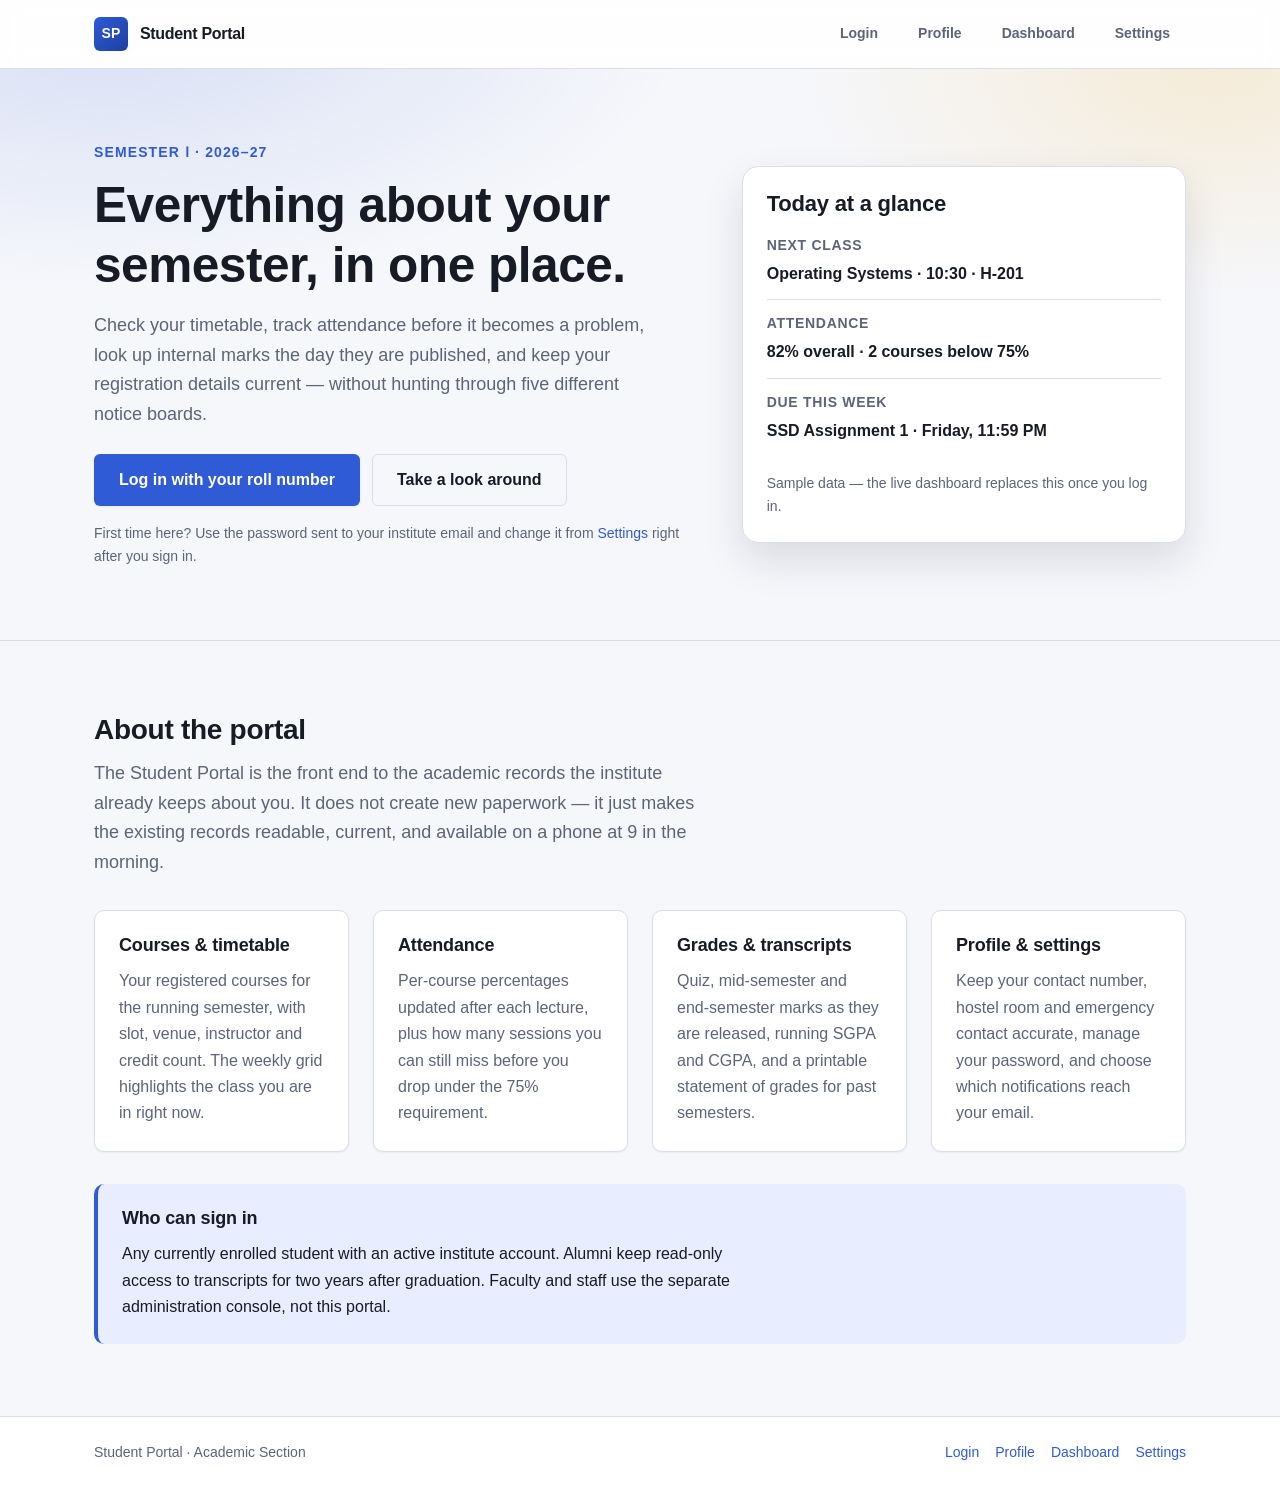
==== index.html @ 27aa3919 "Initialize student-portal project with base HTML, CSS, and JS structure" ====
<!DOCTYPE html>
<html lang="en">
<head>
  <meta charset="UTF-8" />
  <meta name="viewport" content="width=device-width, initial-scale=1.0" />
  <meta name="description" content="Student Portal — one place for your courses, attendance, grades and campus notices." />
  <title>Student Portal</title>
  <link rel="stylesheet" href="styles/main.css" />
</head>
<body>
  <a class="skip-link" href="#main">Skip to content</a>

  <header class="site-header">
    <div class="container header-inner">
      <a class="brand" href="index.html">
        <span class="brand-mark" aria-hidden="true">SP</span>
        <span class="brand-text">Student Portal</span>
      </a>

      <button class="nav-toggle" type="button" aria-expanded="false" aria-controls="primary-nav" aria-label="Toggle navigation">
        <span class="nav-toggle-bar" aria-hidden="true"></span>
        <span class="nav-toggle-bar" aria-hidden="true"></span>
        <span class="nav-toggle-bar" aria-hidden="true"></span>
      </button>

      <nav id="primary-nav" class="nav" aria-label="Primary">
        <ul class="nav-list">
          <li><a class="nav-link" href="login.html">Login</a></li>
          <li><a class="nav-link" href="profile.html">Profile</a></li>
          <li><a class="nav-link" href="dashboard.html">Dashboard</a></li>
          <li><a class="nav-link" href="settings.html">Settings</a></li>
        </ul>
      </nav>
    </div>
  </header>

  <main id="main">
    <section class="hero">
      <div class="container hero-inner">
        <div class="hero-copy">
          <p class="eyebrow">Semester Ⅰ · 2026–27</p>
          <h1 class="hero-title">Everything about your semester, in one place.</h1>
          <p class="hero-lede">
            Check your timetable, track attendance before it becomes a problem, look up
            internal marks the day they are published, and keep your registration details
            current — without hunting through five different notice boards.
          </p>
          <div class="hero-actions">
            <a class="btn btn-primary" href="login.html">Log in with your roll number</a>
            <a class="btn btn-ghost" href="dashboard.html">Take a look around</a>
          </div>
          <p class="hero-note">
            First time here? Use the password sent to your institute email and change it
            from <a href="settings.html">Settings</a> right after you sign in.
          </p>
        </div>

        <aside class="hero-card" aria-label="Today at a glance">
          <h2 class="hero-card-title">Today at a glance</h2>
          <ul class="glance-list">
            <li class="glance-item">
              <span class="glance-label">Next class</span>
              <span class="glance-value">Operating Systems · 10:30 · H-201</span>
            </li>
            <li class="glance-item">
              <span class="glance-label">Attendance</span>
              <span class="glance-value">82% overall · 2 courses below 75%</span>
            </li>
            <li class="glance-item">
              <span class="glance-label">Due this week</span>
              <span class="glance-value">SSD Assignment 1 · Friday, 11:59 PM</span>
            </li>
          </ul>
          <p class="glance-foot">Sample data — the live dashboard replaces this once you log in.</p>
        </aside>
      </div>
    </section>

    <section class="section about" id="about">
      <div class="container">
        <h2 class="section-title">About the portal</h2>
        <p class="section-lede">
          The Student Portal is the front end to the academic records the institute already
          keeps about you. It does not create new paperwork — it just makes the existing
          records readable, current, and available on a phone at 9 in the morning.
        </p>

        <div class="feature-grid">
          <article class="feature-card">
            <h3 class="feature-title">Courses &amp; timetable</h3>
            <p class="feature-text">
              Your registered courses for the running semester, with slot, venue, instructor
              and credit count. The weekly grid highlights the class you are in right now.
            </p>
          </article>

          <article class="feature-card">
            <h3 class="feature-title">Attendance</h3>
            <p class="feature-text">
              Per-course percentages updated after each lecture, plus how many sessions you
              can still miss before you drop under the 75% requirement.
            </p>
          </article>

          <article class="feature-card">
            <h3 class="feature-title">Grades &amp; transcripts</h3>
            <p class="feature-text">
              Quiz, mid-semester and end-semester marks as they are released, running SGPA
              and CGPA, and a printable statement of grades for past semesters.
            </p>
          </article>

          <article class="feature-card">
            <h3 class="feature-title">Profile &amp; settings</h3>
            <p class="feature-text">
              Keep your contact number, hostel room and emergency contact accurate, manage
              your password, and choose which notifications reach your email.
            </p>
          </article>
        </div>

        <div class="callout">
          <h3 class="callout-title">Who can sign in</h3>
          <p class="callout-text">
            Any currently enrolled student with an active institute account. Alumni keep
            read-only access to transcripts for two years after graduation. Faculty and
            staff use the separate administration console, not this portal.
          </p>
        </div>
      </div>
    </section>
  </main>

  <footer class="site-footer">
    <div class="container footer-inner">
      <p class="footer-note">Student Portal · Academic Section</p>
      <nav aria-label="Footer">
        <ul class="footer-list">
          <li><a href="login.html">Login</a></li>
          <li><a href="profile.html">Profile</a></li>
          <li><a href="dashboard.html">Dashboard</a></li>
          <li><a href="settings.html">Settings</a></li>
        </ul>
      </nav>
    </div>
  </footer>

  <script src="scripts/utils.js"></script>
  <script>
    // Minimal wiring for the base skeleton: mobile nav toggle + current-page highlight.
    (function () {
      var toggle = Portal.$('.nav-toggle');
      var nav = Portal.$('#primary-nav');

      if (toggle && nav) {
        toggle.addEventListener('click', function () {
          var open = nav.classList.toggle('is-open');
          toggle.setAttribute('aria-expanded', String(open));
        });
      }

      var here = location.pathname.split('/').pop() || 'index.html';
      Portal.$$('.nav-link').forEach(function (link) {
        if (link.getAttribute('href') === here) {
          link.classList.add('is-active');
          link.setAttribute('aria-current', 'page');
        }
      });
    })();
  </script>
</body>
</html>
---- styles/main.css ----
/* ==========================================================================
   Student Portal — base stylesheet
   1. Design tokens
   2. Reset & base elements
   3. Layout helpers
   4. Header / navigation
   5. Buttons
   6. Hero
   7. Sections, cards, callout
   8. Footer
   9. Responsive
   ========================================================================== */

/* 1. Design tokens ------------------------------------------------------- */

:root {
  /* Brand */
  --color-primary: #2f5bd7;
  --color-primary-dark: #1f3fa0;
  --color-primary-light: #e8eeff;
  --color-accent: #f0a500;

  /* Neutrals */
  --color-bg: #f6f7fb;
  --color-surface: #ffffff;
  --color-surface-alt: #eef1f8;
  --color-border: #d9dee9;
  --color-text: #171b26;
  --color-text-muted: #5c6478;
  --color-text-inverse: #ffffff;

  /* Status */
  --color-success: #1f8a4c;
  --color-warning: #b26a00;
  --color-danger: #c22f3a;

  /* Typography */
  --font-sans: "Segoe UI", Roboto, "Helvetica Neue", Arial, sans-serif;
  --font-mono: "SFMono-Regular", Consolas, "Liberation Mono", monospace;
  --fs-sm: 0.875rem;
  --fs-base: 1rem;
  --fs-lg: 1.125rem;
  --fs-xl: 1.375rem;
  --fs-2xl: 1.75rem;
  --fs-3xl: clamp(2rem, 1.4rem + 2.6vw, 3.1rem);
  --lh-tight: 1.2;
  --lh-base: 1.65;

  /* Spacing scale */
  --space-1: 0.25rem;
  --space-2: 0.5rem;
  --space-3: 0.75rem;
  --space-4: 1rem;
  --space-5: 1.5rem;
  --space-6: 2rem;
  --space-7: 3rem;
  --space-8: 4.5rem;

  /* Shape & depth */
  --radius-sm: 6px;
  --radius-md: 10px;
  --radius-lg: 16px;
  --shadow-sm: 0 1px 2px rgba(23, 27, 38, 0.06);
  --shadow-md: 0 6px 18px rgba(23, 27, 38, 0.08);
  --shadow-lg: 0 18px 40px rgba(23, 27, 38, 0.12);

  /* Layout */
  --container-max: 1140px;
  --header-height: 68px;

  /* Motion */
  --transition: 180ms ease;
}

@media (prefers-color-scheme: dark) {
  :root {
    --color-primary: #7d9dff;
    --color-primary-dark: #a9beff;
    --color-primary-light: #1c2440;
    --color-bg: #0f121b;
    --color-surface: #161a26;
    --color-surface-alt: #1d2231;
    --color-border: #2a3145;
    --color-text: #edf0f7;
    --color-text-muted: #a3abc0;
    --color-text-inverse: #0f121b;
    --shadow-sm: 0 1px 2px rgba(0, 0, 0, 0.4);
    --shadow-md: 0 6px 18px rgba(0, 0, 0, 0.45);
    --shadow-lg: 0 18px 40px rgba(0, 0, 0, 0.55);
  }
}

/* 2. Reset & base elements ----------------------------------------------- */

*,
*::before,
*::after {
  box-sizing: border-box;
}

html {
  -webkit-text-size-adjust: 100%;
  scroll-behavior: smooth;
}

body {
  margin: 0;
  font-family: var(--font-sans);
  font-size: var(--fs-base);
  line-height: var(--lh-base);
  color: var(--color-text);
  background-color: var(--color-bg);
  -webkit-font-smoothing: antialiased;
}

h1, h2, h3, h4 {
  margin: 0 0 var(--space-3);
  line-height: var(--lh-tight);
  font-weight: 650;
  letter-spacing: -0.01em;
}

p {
  margin: 0 0 var(--space-4);
}

a {
  color: var(--color-primary);
  text-decoration: none;
}

a:hover {
  text-decoration: underline;
}

ul {
  margin: 0;
  padding: 0;
  list-style: none;
}

img {
  max-width: 100%;
  display: block;
}

:focus-visible {
  outline: 3px solid var(--color-accent);
  outline-offset: 2px;
  border-radius: var(--radius-sm);
}

.skip-link {
  position: absolute;
  left: -9999px;
  top: 0;
  z-index: 100;
  padding: var(--space-3) var(--space-4);
  background: var(--color-surface);
  border-radius: 0 0 var(--radius-sm) 0;
  box-shadow: var(--shadow-md);
}

.skip-link:focus {
  left: 0;
}

@media (prefers-reduced-motion: reduce) {
  html { scroll-behavior: auto; }
  *, *::before, *::after {
    animation-duration: 0.01ms !important;
    transition-duration: 0.01ms !important;
  }
}

/* 3. Layout helpers ------------------------------------------------------- */

.container {
  width: 100%;
  max-width: var(--container-max);
  margin-inline: auto;
  padding-inline: var(--space-5);
}

.section {
  padding-block: var(--space-8);
}

.section-title {
  font-size: var(--fs-2xl);
}

.section-lede {
  max-width: 62ch;
  color: var(--color-text-muted);
  font-size: var(--fs-lg);
  margin-bottom: var(--space-6);
}

/* 4. Header / navigation -------------------------------------------------- */

.site-header {
  position: sticky;
  top: 0;
  z-index: 50;
  background: color-mix(in srgb, var(--color-surface) 88%, transparent);
  backdrop-filter: saturate(160%) blur(10px);
  border-bottom: 1px solid var(--color-border);
}

.header-inner {
  min-height: var(--header-height);
  display: flex;
  align-items: center;
  justify-content: space-between;
  gap: var(--space-4);
}

.brand {
  display: inline-flex;
  align-items: center;
  gap: var(--space-3);
  color: var(--color-text);
  font-weight: 700;
  letter-spacing: -0.02em;
}

.brand:hover {
  text-decoration: none;
}

.brand-mark {
  display: grid;
  place-items: center;
  width: 34px;
  height: 34px;
  border-radius: var(--radius-sm);
  background: linear-gradient(135deg, var(--color-primary), var(--color-primary-dark));
  color: #fff;
  font-size: var(--fs-sm);
  font-weight: 700;
  letter-spacing: 0.02em;
}

.nav-list {
  display: flex;
  align-items: center;
  gap: var(--space-2);
}

.nav-link {
  display: block;
  padding: var(--space-2) var(--space-4);
  border-radius: 999px;
  color: var(--color-text-muted);
  font-size: var(--fs-sm);
  font-weight: 600;
  transition: color var(--transition), background-color var(--transition);
}

.nav-link:hover {
  color: var(--color-text);
  background: var(--color-surface-alt);
  text-decoration: none;
}

.nav-link.is-active {
  color: var(--color-primary);
  background: var(--color-primary-light);
}

.nav-toggle {
  display: none;
  flex-direction: column;
  justify-content: center;
  gap: 5px;
  width: 42px;
  height: 42px;
  padding: 0 10px;
  border: 1px solid var(--color-border);
  border-radius: var(--radius-sm);
  background: var(--color-surface);
  cursor: pointer;
}

.nav-toggle-bar {
  height: 2px;
  border-radius: 2px;
  background: var(--color-text);
}

/* 5. Buttons -------------------------------------------------------------- */

.btn {
  display: inline-flex;
  align-items: center;
  justify-content: center;
  padding: var(--space-3) var(--space-5);
  border: 1px solid transparent;
  border-radius: var(--radius-sm);
  font: inherit;
  font-weight: 600;
  cursor: pointer;
  transition: transform var(--transition), background-color var(--transition),
              border-color var(--transition), box-shadow var(--transition);
}

.btn:hover {
  text-decoration: none;
  transform: translateY(-1px);
}

.btn:active {
  transform: translateY(0);
}

.btn-primary {
  background: var(--color-primary);
  color: #fff;
  box-shadow: var(--shadow-sm);
}

.btn-primary:hover {
  background: var(--color-primary-dark);
  box-shadow: var(--shadow-md);
}

.btn-ghost {
  background: transparent;
  border-color: var(--color-border);
  color: var(--color-text);
}

.btn-ghost:hover {
  border-color: var(--color-primary);
  color: var(--color-primary);
}

/* 6. Hero ----------------------------------------------------------------- */

.hero {
  padding-block: var(--space-8);
  background:
    radial-gradient(900px 420px at 8% -10%,
      color-mix(in srgb, var(--color-primary) 16%, transparent), transparent 65%),
    radial-gradient(700px 380px at 95% 0%,
      color-mix(in srgb, var(--color-accent) 14%, transparent), transparent 60%);
  border-bottom: 1px solid var(--color-border);
}

.hero-inner {
  display: grid;
  grid-template-columns: minmax(0, 1.35fr) minmax(0, 1fr);
  gap: var(--space-7);
  align-items: center;
}

.eyebrow {
  margin-bottom: var(--space-3);
  color: var(--color-primary);
  font-size: var(--fs-sm);
  font-weight: 700;
  letter-spacing: 0.08em;
  text-transform: uppercase;
}

.hero-title {
  font-size: var(--fs-3xl);
  margin-bottom: var(--space-4);
}

.hero-lede {
  max-width: 56ch;
  font-size: var(--fs-lg);
  color: var(--color-text-muted);
}

.hero-actions {
  display: flex;
  flex-wrap: wrap;
  gap: var(--space-3);
  margin-block: var(--space-5) var(--space-4);
}

.hero-note {
  margin: 0;
  font-size: var(--fs-sm);
  color: var(--color-text-muted);
}

.hero-card {
  padding: var(--space-5);
  background: var(--color-surface);
  border: 1px solid var(--color-border);
  border-radius: var(--radius-lg);
  box-shadow: var(--shadow-lg);
}

.hero-card-title {
  font-size: var(--fs-xl);
  margin-bottom: var(--space-4);
}

.glance-item {
  display: flex;
  flex-direction: column;
  gap: var(--space-1);
  padding-block: var(--space-3);
  border-top: 1px solid var(--color-border);
}

.glance-item:first-child {
  border-top: 0;
  padding-top: 0;
}

.glance-label {
  font-size: var(--fs-sm);
  font-weight: 700;
  color: var(--color-text-muted);
  text-transform: uppercase;
  letter-spacing: 0.05em;
}

.glance-value {
  font-weight: 600;
}

.glance-foot {
  margin: var(--space-4) 0 0;
  font-size: var(--fs-sm);
  color: var(--color-text-muted);
}

/* 7. Sections, cards, callout --------------------------------------------- */

.feature-grid {
  display: grid;
  grid-template-columns: repeat(auto-fit, minmax(240px, 1fr));
  gap: var(--space-5);
}

.feature-card {
  padding: var(--space-5);
  background: var(--color-surface);
  border: 1px solid var(--color-border);
  border-radius: var(--radius-md);
  box-shadow: var(--shadow-sm);
  transition: transform var(--transition), box-shadow var(--transition),
              border-color var(--transition);
}

.feature-card:hover {
  transform: translateY(-3px);
  border-color: color-mix(in srgb, var(--color-primary) 45%, var(--color-border));
  box-shadow: var(--shadow-md);
}

.feature-title {
  font-size: var(--fs-lg);
}

.feature-text {
  margin: 0;
  color: var(--color-text-muted);
}

.callout {
  margin-top: var(--space-6);
  padding: var(--space-5);
  background: var(--color-primary-light);
  border-left: 4px solid var(--color-primary);
  border-radius: var(--radius-md);
}

.callout-title {
  font-size: var(--fs-lg);
}

.callout-text {
  margin: 0;
  max-width: 72ch;
}

/* 8. Footer --------------------------------------------------------------- */

.site-footer {
  border-top: 1px solid var(--color-border);
  background: var(--color-surface);
  padding-block: var(--space-5);
}

.footer-inner {
  display: flex;
  flex-wrap: wrap;
  align-items: center;
  justify-content: space-between;
  gap: var(--space-4);
}

.footer-note {
  margin: 0;
  color: var(--color-text-muted);
  font-size: var(--fs-sm);
}

.footer-list {
  display: flex;
  flex-wrap: wrap;
  gap: var(--space-4);
  font-size: var(--fs-sm);
}

/* 9. Responsive ----------------------------------------------------------- */

@media (max-width: 900px) {
  .hero-inner {
    grid-template-columns: 1fr;
  }
}

@media (max-width: 720px) {
  .nav-toggle {
    display: flex;
  }

  .nav {
    position: absolute;
    left: 0;
    right: 0;
    top: 100%;
    display: none;
    padding: var(--space-3) var(--space-5) var(--space-5);
    background: var(--color-surface);
    border-bottom: 1px solid var(--color-border);
    box-shadow: var(--shadow-md);
  }

  .nav.is-open {
    display: block;
  }

  .nav-list {
    flex-direction: column;
    align-items: stretch;
    gap: var(--space-1);
  }

  .nav-link {
    border-radius: var(--radius-sm);
    padding: var(--space-3) var(--space-4);
    font-size: var(--fs-base);
  }

  .header-inner {
    position: relative;
  }

  .section,
  .hero {
    padding-block: var(--space-7);
  }

  .hero-actions .btn {
    flex: 1 1 100%;
  }
}
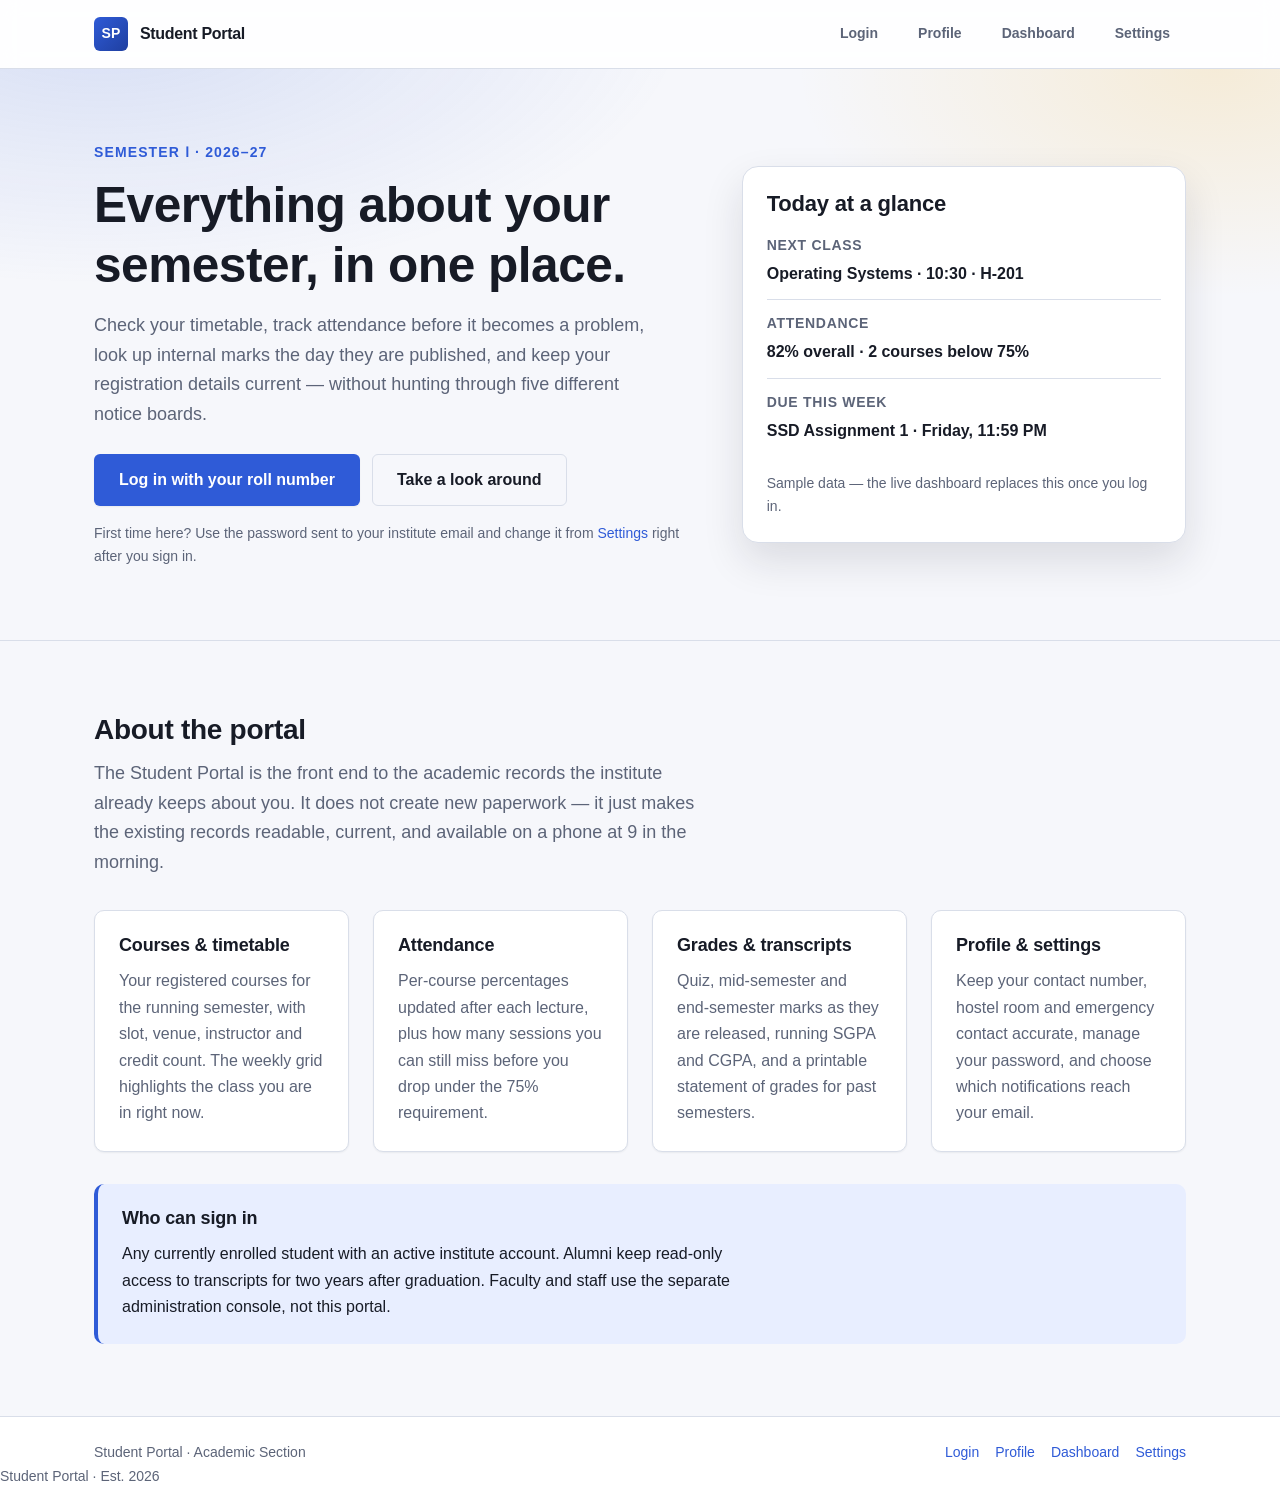
==== commit def9d0a6: "Update footer note with establishment year" ====
--- a/index.html
+++ b/index.html
@@ -130,7 +130,7 @@
       </div>
     </section>
   </main>
-
+<!-- Quick-links section planned -->
   <footer class="site-footer">
     <div class="container footer-inner">
       <p class="footer-note">Student Portal · Academic Section</p>
@@ -143,8 +143,10 @@
         </ul>
       </nav>
     </div>
+    <p class="footer-note">Student Portal · Est. 2026</p>
   </footer>
-
+<!-- TODO: add campus events widget here -->
+ <!-- Footer links verified -->
   <script src="scripts/utils.js"></script>
   <script>
     // Minimal wiring for the base skeleton: mobile nav toggle + current-page highlight.
--- a/styles/main.css
+++ b/styles/main.css
@@ -8,7 +8,11 @@
    6. Hero
    7. Sections, cards, callout
    8. Footer
-   9. Responsive
+   9. Forms & auth
+  10. Responsive
+  11. Profile page
+  12. Dashboard page
+  13. Settings page
    ========================================================================== */
 
 /* 1. Design tokens ------------------------------------------------------- */
@@ -336,6 +340,27 @@
   color: var(--color-primary);
 }
 
+/* Form submit buttons spend time disabled while a request is in flight. */
+.btn:disabled,
+.btn[aria-disabled="true"] {
+  opacity: 0.6;
+  cursor: not-allowed;
+}
+
+.btn:disabled:hover,
+.btn[aria-disabled="true"]:hover {
+  transform: none;
+  box-shadow: var(--shadow-sm);
+}
+
+@media (prefers-reduced-motion: reduce) {
+  .btn,
+  .btn:hover {
+    transform: none;
+    transition: background-color var(--transition), border-color var(--transition);
+  }
+}
+
 /* 6. Hero ----------------------------------------------------------------- */
 
 .hero {
@@ -511,7 +536,192 @@
   font-size: var(--fs-sm);
 }
 
-/* 9. Responsive ----------------------------------------------------------- */
+/* 9. Forms & auth ---------------------------------------------------------- */
+
+/* Centring wrapper for single-card pages (login, password reset).
+   The header and footer are subtracted so the card sits optically centred
+   in what is left of the viewport rather than in the whole page. */
+.auth {
+  display: grid;
+  place-items: center;
+  min-height: calc(100vh - var(--header-height) - 90px);
+  padding: var(--space-7) var(--space-5);
+}
+
+.auth-card {
+  width: 100%;
+  max-width: 26rem;
+  padding: var(--space-6);
+  background: var(--color-surface);
+  border: 1px solid var(--color-border);
+  border-radius: var(--radius-lg);
+  box-shadow: var(--shadow-md);
+}
+
+.auth-title {
+  margin-bottom: var(--space-2);
+  font-size: var(--fs-2xl);
+}
+
+.auth-lede {
+  margin-bottom: var(--space-6);
+  color: var(--color-text-muted);
+  font-size: var(--fs-sm);
+}
+
+.auth-submit {
+  width: 100%;
+}
+
+.auth-foot {
+  margin: var(--space-5) 0 0;
+  padding-top: var(--space-5);
+  border-top: 1px solid var(--color-border);
+  color: var(--color-text-muted);
+  font-size: var(--fs-sm);
+  text-align: center;
+}
+
+/* --- Fields --- */
+
+.field {
+  margin-bottom: var(--space-5);
+}
+
+.field-label {
+  display: block;
+  margin-bottom: var(--space-2);
+  font-size: var(--fs-sm);
+  font-weight: 600;
+}
+
+.field-input,
+.field-select,
+.field-textarea {
+  width: 100%;
+  padding: var(--space-3) var(--space-4);
+  font: inherit;
+  color: var(--color-text);
+  background: var(--color-bg);
+  border: 1px solid var(--color-border);
+  border-radius: var(--radius-sm);
+  transition: border-color var(--transition), box-shadow var(--transition);
+}
+
+.field-textarea {
+  min-height: 7rem;
+  resize: vertical;
+}
+
+.field-input::placeholder,
+.field-textarea::placeholder {
+  color: var(--color-text-muted);
+  opacity: 0.75;
+}
+
+/* The ring replaces the global :focus-visible outline on inputs, which would
+   otherwise sit outside the rounded border and look detached. */
+.field-input:focus,
+.field-select:focus,
+.field-textarea:focus {
+  outline: none;
+  border-color: var(--color-primary);
+  box-shadow: 0 0 0 3px var(--color-primary-light);
+}
+
+.field-input:disabled,
+.field-select:disabled,
+.field-textarea:disabled {
+  background: var(--color-surface-alt);
+  color: var(--color-text-muted);
+  cursor: not-allowed;
+}
+
+/* Set by scripts/auth.js when a check fails. */
+.field-input.is-invalid,
+.field-select.is-invalid,
+.field-textarea.is-invalid {
+  border-color: var(--color-danger);
+}
+
+.field-input.is-invalid:focus,
+.field-select.is-invalid:focus,
+.field-textarea.is-invalid:focus {
+  box-shadow: 0 0 0 3px color-mix(in srgb, var(--color-danger) 22%, transparent);
+}
+
+/* --- Messages --- */
+
+/* Rendered into [data-error-for="<field>"]; scripts toggle `hidden`, so the
+   display value here only applies while a message is present. */
+.field-error {
+  display: block;
+  margin-top: var(--space-2);
+  color: var(--color-danger);
+  font-size: var(--fs-sm);
+  font-weight: 500;
+}
+
+.field-error[hidden] {
+  display: none;
+}
+
+.field-hint {
+  display: block;
+  margin-top: var(--space-2);
+  color: var(--color-text-muted);
+  font-size: var(--fs-sm);
+}
+
+.form-message {
+  margin-bottom: var(--space-5);
+  padding: var(--space-3) var(--space-4);
+  border: 1px solid var(--color-border);
+  border-left-width: 3px;
+  border-radius: var(--radius-sm);
+  font-size: var(--fs-sm);
+}
+
+.form-message-error {
+  border-left-color: var(--color-danger);
+  background: color-mix(in srgb, var(--color-danger) 8%, var(--color-surface));
+  color: var(--color-danger);
+}
+
+.form-message-success {
+  border-left-color: var(--color-success);
+  background: color-mix(in srgb, var(--color-success) 8%, var(--color-surface));
+  color: var(--color-success);
+}
+
+/* --- Inline row (remember me / forgot password) --- */
+
+.field-row {
+  display: flex;
+  align-items: center;
+  justify-content: space-between;
+  gap: var(--space-4);
+  margin-bottom: var(--space-5);
+  font-size: var(--fs-sm);
+}
+
+.field-check {
+  display: inline-flex;
+  align-items: center;
+  gap: var(--space-2);
+  color: var(--color-text-muted);
+  cursor: pointer;
+}
+
+.field-check input {
+  width: 1rem;
+  height: 1rem;
+  margin: 0;
+  accent-color: var(--color-primary);
+  cursor: pointer;
+}
+
+/* 10. Responsive ---------------------------------------------------------- */
 
 @media (max-width: 900px) {
   .hero-inner {
@@ -564,4 +774,936 @@
   .hero-actions .btn {
     flex: 1 1 100%;
   }
-}
+
+  .auth {
+    padding: var(--space-6) var(--space-4);
+  }
+
+  .auth-card {
+    padding: var(--space-5);
+  }
+
+  /* Stack "keep me signed in" above the reset link on narrow screens. */
+  .field-row {
+    flex-direction: column;
+    align-items: flex-start;
+    gap: var(--space-3);
+  }
+}
+
+/* 11. Profile page --------------------------------------------------------
+   Complements the inline <style> block on profile.html: general polish for
+   the avatar, the view/edit field states profile.js switches between, and
+   the Edit/Save/Cancel toolbar it injects. */
+
+/* --- Centered card variant ---
+   Apply `profile-card--center` alongside `profile-card` for a classic
+   centered layout (avatar stacked above the name) instead of the default
+   side-by-side header. */
+.profile-card--center {
+  max-width: 30rem;
+  margin-inline: auto;
+  text-align: center;
+}
+
+.profile-card--center .profile-header,
+.profile-card--center .profile-avatar {
+  margin-inline: auto;
+}
+
+.profile-card--center .profile-header {
+  flex-direction: column;
+  align-items: center;
+}
+
+.profile-card--center .profile-fields {
+  text-align: left;
+}
+
+/* --- Avatar --- */
+
+.profile-avatar {
+  position: relative;
+  transition: transform var(--transition), box-shadow var(--transition);
+}
+
+.profile-avatar:hover {
+  transform: scale(1.05);
+  box-shadow: var(--shadow-md);
+}
+
+/* Fallback silhouette for an avatar with no initials set — a simple
+   head-and-shoulders shape built from two circles, no image required. */
+.profile-avatar.is-placeholder {
+  background: var(--color-surface-alt);
+  color: transparent;
+}
+
+.profile-avatar.is-placeholder::before,
+.profile-avatar.is-placeholder::after {
+  content: '';
+  position: absolute;
+  background: var(--color-border);
+}
+
+.profile-avatar.is-placeholder::before {
+  top: 22%;
+  width: 34%;
+  height: 34%;
+  border-radius: 50%;
+}
+
+.profile-avatar.is-placeholder::after {
+  bottom: -18%;
+  width: 68%;
+  height: 46%;
+  border-radius: 50% 50% 0 0;
+}
+
+/* --- View-mode field values --- */
+
+.profile-field-value {
+  position: relative;
+  transition: color var(--transition);
+}
+
+/* --- Edit-mode inputs ---
+   profile.js gives each editing <input> the shared .field-input class and
+   inserts it right after the (now-hidden) display element, so this is
+   what "edit mode" actually looks like on screen. */
+.profile-field .field-input {
+  animation: profile-field-in 220ms ease;
+}
+
+@keyframes profile-field-in {
+  from {
+    opacity: 0;
+    transform: translateY(-4px);
+  }
+  to {
+    opacity: 1;
+    transform: translateY(0);
+  }
+}
+
+/* --- Edit toolbar --- */
+
+#profile-edit-toolbar {
+  transition: opacity var(--transition);
+}
+
+#profile-edit-toggle,
+#profile-cancel-btn,
+#profile-save-btn {
+  transition: transform var(--transition), background-color var(--transition),
+              border-color var(--transition), box-shadow var(--transition),
+              opacity var(--transition);
+}
+
+/* Save gets its own accent so it reads as the primary action even though
+   it reuses .btn-primary as a base. */
+#profile-save-btn {
+  background: var(--color-success);
+  border-color: var(--color-success);
+}
+
+#profile-save-btn:hover {
+  background: color-mix(in srgb, var(--color-success) 85%, black);
+  border-color: color-mix(in srgb, var(--color-success) 85%, black);
+  box-shadow: var(--shadow-md);
+  transform: translateY(-1px);
+}
+
+#profile-save-btn:active {
+  transform: translateY(0);
+}
+
+#profile-cancel-btn:hover {
+  border-color: var(--color-danger);
+  color: var(--color-danger);
+}
+
+/* 12. Dashboard page -------------------------------------------------------
+   Centralizes the styling that dashboard.html currently duplicates in its
+   own inline <style> block, plus the pieces dashboard.js expects that
+   weren't styled anywhere yet: progress bars and the GPA badge. Rules here
+   share selectors with that inline block; the cascade order means the
+   page's own <style> (which loads after this file) still wins wherever
+   both define a rule, so this is safe to include without any visual
+   change until that inline block is trimmed down. */
+
+.dashboard {
+  padding-block: var(--space-8);
+}
+
+.dashboard-welcome {
+  display: flex;
+  flex-wrap: wrap;
+  align-items: center;
+  justify-content: space-between;
+  gap: var(--space-4);
+  margin-bottom: var(--space-7);
+}
+
+.dashboard-welcome-title {
+  margin-bottom: var(--space-1);
+  font-size: var(--fs-2xl);
+}
+
+.dashboard-welcome-meta {
+  margin: 0;
+  color: var(--color-text-muted);
+  font-size: var(--fs-sm);
+}
+
+.dashboard-section {
+  margin-bottom: var(--space-8);
+}
+
+.dashboard-section-head {
+  display: flex;
+  flex-wrap: wrap;
+  align-items: baseline;
+  justify-content: space-between;
+  gap: var(--space-3);
+  margin-bottom: var(--space-5);
+}
+
+.dashboard-section-title {
+  font-size: var(--fs-xl);
+  margin-bottom: var(--space-1);
+}
+
+.dashboard-section-lede {
+  margin: 0;
+  color: var(--color-text-muted);
+  font-size: var(--fs-sm);
+}
+
+/* --- GPA badge ---
+   Populated by dashboard.js into #dashboard-gpa: a label span and a
+   number span, laid out as a single pill between the welcome text and the
+   "View profile" link. */
+.dashboard-gpa {
+  display: inline-flex;
+  align-items: center;
+  gap: var(--space-3);
+  padding: var(--space-2) var(--space-5);
+  background: var(--color-primary-light);
+  border: 1px solid color-mix(in srgb, var(--color-primary) 30%, var(--color-border));
+  border-radius: 999px;
+  box-shadow: var(--shadow-sm);
+}
+
+.dashboard-gpa:empty {
+  display: none;
+}
+
+.dashboard-gpa-label {
+  font-size: var(--fs-sm);
+  font-weight: 700;
+  color: var(--color-primary);
+  text-transform: uppercase;
+  letter-spacing: 0.05em;
+}
+
+.dashboard-gpa-value {
+  font-size: var(--fs-xl);
+  font-weight: 700;
+  color: var(--color-primary-dark);
+  line-height: 1;
+}
+
+/* --- Course grid & cards --- */
+
+.course-grid {
+  display: grid;
+  grid-template-columns: repeat(auto-fit, minmax(260px, 1fr));
+  gap: var(--space-5);
+}
+
+.course-card {
+  display: flex;
+  flex-direction: column;
+  gap: var(--space-4);
+  padding: var(--space-5);
+  background: var(--color-surface);
+  border: 1px solid var(--color-border);
+  border-radius: var(--radius-md);
+  box-shadow: var(--shadow-sm);
+  transition: transform var(--transition), box-shadow var(--transition),
+              border-color var(--transition);
+}
+
+.course-card:hover {
+  transform: translateY(-3px);
+  border-color: color-mix(in srgb, var(--color-primary) 45%, var(--color-border));
+  box-shadow: var(--shadow-md);
+}
+
+.course-card-head {
+  display: flex;
+  align-items: flex-start;
+  justify-content: space-between;
+  gap: var(--space-3);
+}
+
+.course-code {
+  display: block;
+  margin-bottom: var(--space-1);
+  color: var(--color-text-muted);
+  font-size: var(--fs-sm);
+  font-weight: 700;
+  letter-spacing: 0.04em;
+  text-transform: uppercase;
+}
+
+.course-title {
+  margin: 0;
+  font-size: var(--fs-lg);
+}
+
+.course-grade {
+  flex-shrink: 0;
+  display: inline-block;
+  padding: var(--space-1) var(--space-3);
+  border-radius: 999px;
+  background: var(--color-primary-light);
+  color: var(--color-primary);
+  font-size: var(--fs-sm);
+  font-weight: 700;
+  white-space: nowrap;
+}
+
+.course-grade.is-pending {
+  background: var(--color-surface-alt);
+  color: var(--color-text-muted);
+}
+
+.course-meta {
+  display: flex;
+  flex-wrap: wrap;
+  gap: var(--space-4);
+  margin: 0;
+  padding-top: var(--space-3);
+  border-top: 1px solid var(--color-border);
+  font-size: var(--fs-sm);
+  color: var(--color-text-muted);
+}
+
+.course-meta-item {
+  display: flex;
+  flex-direction: column;
+  gap: var(--space-1);
+}
+
+.course-meta-label {
+  font-size: 0.75rem;
+  font-weight: 700;
+  text-transform: uppercase;
+  letter-spacing: 0.05em;
+}
+
+.course-meta-value {
+  color: var(--color-text);
+  font-weight: 600;
+}
+
+/* --- Progress bar ---
+   Built by dashboard.js: .course-progress wraps a label row and the bar
+   itself (.course-progress-track > .course-progress-fill, with the fill's
+   width set inline as a percentage). Color is driven by a level modifier
+   class — is-low / is-medium / is-high — so the bar reads as a status
+   indicator, not just a loading meter. Add whichever class matches each
+   course's progress band alongside .course-progress-fill (e.g. below 40%
+   → is-low, 40–75% → is-medium, above 75% → is-high) to get the coded
+   colors below; without one it falls back to the brand color. */
+
+.course-progress {
+  display: flex;
+  flex-direction: column;
+  gap: var(--space-2);
+}
+
+.course-progress-head {
+  display: flex;
+  align-items: baseline;
+  justify-content: space-between;
+  font-size: var(--fs-sm);
+}
+
+.course-progress-label {
+  color: var(--color-text-muted);
+  font-weight: 600;
+}
+
+.course-progress-value {
+  font-weight: 700;
+}
+
+.course-progress-track {
+  position: relative;
+  width: 100%;
+  height: 8px;
+  overflow: hidden;
+  background: var(--color-surface-alt);
+  border-radius: 999px;
+}
+
+.course-progress-fill {
+  height: 100%;
+  border-radius: inherit;
+  background: var(--color-primary);
+  transition: width 420ms ease, background-color var(--transition);
+}
+
+.course-progress-fill.is-low {
+  background: var(--color-danger);
+}
+
+.course-progress-fill.is-medium {
+  background: var(--color-warning);
+}
+
+.course-progress-fill.is-high {
+  background: var(--color-success);
+}
+
+.course-schedule {
+  margin: 0;
+  font-size: var(--fs-sm);
+  color: var(--color-text-muted);
+}
+
+/* --- Announcements --- */
+
+.announcement-list {
+  display: flex;
+  flex-direction: column;
+  gap: var(--space-4);
+}
+
+.announcement-item {
+  display: grid;
+  grid-template-columns: 6.5rem 1fr;
+  gap: var(--space-5);
+  padding: var(--space-5);
+  background: var(--color-surface);
+  border: 1px solid var(--color-border);
+  border-left: 4px solid var(--color-primary);
+  border-radius: var(--radius-md);
+  box-shadow: var(--shadow-sm);
+  transition: transform var(--transition), box-shadow var(--transition);
+}
+
+.announcement-item:hover {
+  transform: translateY(-2px);
+  box-shadow: var(--shadow-md);
+}
+
+.announcement-item.is-urgent {
+  border-left-color: var(--color-danger);
+}
+
+.announcement-date {
+  display: flex;
+  flex-direction: column;
+  color: var(--color-text-muted);
+  font-size: var(--fs-sm);
+  font-weight: 600;
+  line-height: var(--lh-tight);
+}
+
+.announcement-date-day {
+  font-size: var(--fs-xl);
+  font-weight: 700;
+  color: var(--color-text);
+}
+
+.announcement-title {
+  margin: 0 0 var(--space-2);
+  font-size: var(--fs-lg);
+}
+
+.announcement-tag {
+  display: inline-block;
+  margin-bottom: var(--space-2);
+  padding: 2px var(--space-3);
+  border-radius: 999px;
+  background: var(--color-surface-alt);
+  color: var(--color-text-muted);
+  font-size: 0.75rem;
+  font-weight: 700;
+  text-transform: uppercase;
+  letter-spacing: 0.05em;
+}
+
+.announcement-item.is-urgent .announcement-tag {
+  background: color-mix(in srgb, var(--color-danger) 12%, var(--color-surface));
+  color: var(--color-danger);
+}
+
+.announcement-text {
+  margin: 0;
+  color: var(--color-text-muted);
+}
+
+@media (max-width: 720px) {
+  .dashboard-welcome {
+    align-items: flex-start;
+  }
+}
+
+@media (max-width: 560px) {
+  .announcement-item {
+    grid-template-columns: 1fr;
+    gap: var(--space-2);
+  }
+
+  .announcement-date {
+    flex-direction: row;
+    align-items: baseline;
+    gap: var(--space-2);
+  }
+}
+
+/* 13. Settings page ---------------------------------------------------------
+   Centralizes what settings.html currently duplicates in its own inline
+   <style> block — cards/fieldsets/theme-option layout — and adds the three
+   things that block doesn't cover yet: toggle-switch styling for the
+   notification checkboxes, a polished password-form layout, and richer
+   success/error message treatment. Rules here share selectors with that
+   inline block; the cascade order means the page's own <style> (which
+   loads after this file) still wins wherever both define a rule, so this
+   is safe to include without any visual change until that inline block is
+   trimmed down. */
+
+.settings {
+  padding-block: var(--space-8);
+}
+
+.settings-header {
+  max-width: 62ch;
+  margin-bottom: var(--space-7);
+}
+
+.settings-title {
+  margin-bottom: var(--space-2);
+  font-size: var(--fs-2xl);
+}
+
+.settings-lede {
+  margin: 0;
+  color: var(--color-text-muted);
+}
+
+.settings-groups {
+  display: flex;
+  flex-direction: column;
+  gap: var(--space-6);
+}
+
+.settings-card {
+  padding: var(--space-6);
+  background: var(--color-surface);
+  border: 1px solid var(--color-border);
+  border-radius: var(--radius-lg);
+  box-shadow: var(--shadow-md);
+  transition: box-shadow var(--transition);
+}
+
+.settings-card-head {
+  margin-bottom: var(--space-5);
+}
+
+.settings-card-title {
+  margin: 0 0 var(--space-1);
+  font-size: var(--fs-lg);
+}
+
+.settings-card-lede {
+  margin: 0;
+  color: var(--color-text-muted);
+  font-size: var(--fs-sm);
+}
+
+fieldset.settings-fieldset {
+  margin: 0;
+  padding: 0;
+  border: 0;
+}
+
+.sr-only {
+  position: absolute;
+  width: 1px;
+  height: 1px;
+  padding: 0;
+  margin: -1px;
+  overflow: hidden;
+  clip: rect(0, 0, 0, 0);
+  white-space: nowrap;
+  border: 0;
+}
+
+/* --- Theme options (radio "cards") ---
+   #theme-light / #theme-dark / #theme-system: a hidden radio plus a
+   styled label, so the selection state below comes from :checked, not a
+   class toggled by JS. A small check badge in the corner reinforces which
+   card is active, on top of the border/background change. */
+
+.theme-options {
+  display: grid;
+  grid-template-columns: repeat(auto-fit, minmax(180px, 1fr));
+  gap: var(--space-4);
+}
+
+.theme-option {
+  position: relative;
+}
+
+.theme-option-input {
+  position: absolute;
+  opacity: 0;
+  width: 1px;
+  height: 1px;
+}
+
+.theme-option-card {
+  position: relative;
+  display: flex;
+  align-items: center;
+  gap: var(--space-4);
+  padding: var(--space-4);
+  border: 1px solid var(--color-border);
+  border-radius: var(--radius-md);
+  cursor: pointer;
+  transition: border-color var(--transition), box-shadow var(--transition),
+              background-color var(--transition), transform var(--transition);
+}
+
+.theme-option-card:hover {
+  border-color: color-mix(in srgb, var(--color-primary) 40%, var(--color-border));
+  transform: translateY(-1px);
+}
+
+.theme-option-input:checked + .theme-option-card {
+  border-color: var(--color-primary);
+  background: var(--color-primary-light);
+  box-shadow: 0 0 0 1px var(--color-primary);
+}
+
+.theme-option-input:focus-visible + .theme-option-card {
+  outline: 3px solid var(--color-accent);
+  outline-offset: 2px;
+}
+
+/* Check badge, top-right corner, visible only on the selected card. */
+.theme-option-card::after {
+  content: '';
+  position: absolute;
+  top: var(--space-3);
+  right: var(--space-3);
+  width: 18px;
+  height: 18px;
+  border-radius: 50%;
+  background: var(--color-primary);
+  opacity: 0;
+  transform: scale(0.6);
+  transition: opacity var(--transition), transform var(--transition);
+}
+
+.theme-option-input:checked + .theme-option-card::after {
+  opacity: 1;
+  transform: scale(1);
+}
+
+.theme-option-card::before {
+  content: '';
+  position: absolute;
+  top: calc(var(--space-3) + 6px);
+  right: calc(var(--space-3) + 6px);
+  width: 6px;
+  height: 3px;
+  border-left: 2px solid #fff;
+  border-bottom: 2px solid #fff;
+  transform: rotate(-45deg) scale(0.6);
+  opacity: 0;
+  transition: opacity var(--transition), transform var(--transition);
+  z-index: 1;
+}
+
+.theme-option-input:checked + .theme-option-card::before {
+  opacity: 1;
+  transform: rotate(-45deg) scale(1);
+}
+
+.theme-option-swatch {
+  flex-shrink: 0;
+  width: 44px;
+  height: 44px;
+  border-radius: var(--radius-sm);
+  border: 1px solid var(--color-border);
+}
+
+.theme-option-swatch.is-light {
+  background: linear-gradient(135deg, #ffffff 50%, #eef1f8 50%);
+}
+
+.theme-option-swatch.is-dark {
+  background: linear-gradient(135deg, #161a26 50%, #0f121b 50%);
+}
+
+.theme-option-swatch.is-system {
+  background: linear-gradient(135deg, #ffffff 50%, #161a26 50%);
+}
+
+.theme-option-name {
+  display: block;
+  font-weight: 700;
+}
+
+.theme-option-desc {
+  display: block;
+  color: var(--color-text-muted);
+  font-size: var(--fs-sm);
+}
+
+/* --- Notification toggle switches ---
+   .notification-checkbox is a real <input type="checkbox">; appearance:
+   none strips the native box so the element itself can be drawn as an
+   iOS-style pill switch, with the knob positioned by ::before and moved
+   via the :checked transform below. Keeping it a real checkbox (rather
+   than a decorative span) means labels, keyboard toggling (Space), and
+   settings.js's change-event wiring all keep working unmodified. */
+
+.notification-list {
+  display: flex;
+  flex-direction: column;
+  gap: var(--space-1);
+}
+
+.notification-option {
+  display: flex;
+  align-items: flex-start;
+  gap: var(--space-4);
+  padding: var(--space-4) var(--space-2);
+  border-top: 1px solid var(--color-border);
+  transition: background-color var(--transition);
+}
+
+.notification-option:first-child {
+  border-top: 0;
+}
+
+.notification-option:hover {
+  background: var(--color-surface-alt);
+  border-radius: var(--radius-sm);
+}
+
+.notification-checkbox {
+  appearance: none;
+  -webkit-appearance: none;
+  position: relative;
+  flex-shrink: 0;
+  width: 2.75rem;
+  height: 1.5rem;
+  margin-top: 0.1rem;
+  background: var(--color-border);
+  border: 1px solid var(--color-border);
+  border-radius: 999px;
+  cursor: pointer;
+  transition: background-color var(--transition), border-color var(--transition);
+}
+
+.notification-checkbox::before {
+  content: '';
+  position: absolute;
+  top: 1px;
+  left: 1px;
+  width: 1.2rem;
+  height: 1.2rem;
+  background: var(--color-surface);
+  border-radius: 50%;
+  box-shadow: var(--shadow-sm);
+  transition: transform var(--transition);
+}
+
+.notification-checkbox:checked {
+  background: var(--color-primary);
+  border-color: var(--color-primary);
+}
+
+.notification-checkbox:checked::before {
+  transform: translateX(1.25rem);
+}
+
+.notification-checkbox:focus-visible {
+  outline: 3px solid var(--color-accent);
+  outline-offset: 2px;
+}
+
+.notification-checkbox:disabled {
+  opacity: 0.5;
+  cursor: not-allowed;
+}
+
+.notification-copy {
+  display: flex;
+  flex-direction: column;
+  gap: var(--space-1);
+}
+
+.notification-label {
+  font-weight: 700;
+  cursor: pointer;
+}
+
+.notification-desc {
+  margin: 0;
+  color: var(--color-text-muted);
+  font-size: var(--fs-sm);
+}
+
+/* --- Change password form --- */
+
+.password-form {
+  display: flex;
+  flex-direction: column;
+}
+
+.password-form .field:last-of-type {
+  margin-bottom: var(--space-2);
+}
+
+.password-hint {
+  margin: 0 0 var(--space-5);
+  color: var(--color-text-muted);
+  font-size: var(--fs-sm);
+}
+
+.settings-card-foot {
+  display: flex;
+  justify-content: flex-end;
+  margin-top: var(--space-5);
+}
+
+/* --- Success / error messages ---
+   Builds on the generic .form-message / .form-message-error /
+   .form-message-success rules from section 9; this adds the icon glyph
+   and entrance animation specifically for #password-form-message, which
+   settings.js creates and toggles on submit. */
+
+#password-form-message {
+  display: flex;
+  align-items: center;
+  gap: var(--space-2);
+  animation: settings-message-in 200ms ease;
+}
+
+#password-form-message::before {
+  flex-shrink: 0;
+  font-weight: 700;
+  line-height: 1;
+}
+
+#password-form-message.form-message-success::before {
+  content: '✓';
+  color: var(--color-success);
+}
+
+#password-form-message.form-message-error::before {
+  content: '!';
+  display: inline-flex;
+  align-items: center;
+  justify-content: center;
+  width: 1.1rem;
+  height: 1.1rem;
+  border-radius: 50%;
+  background: var(--color-danger);
+  color: #fff;
+  font-size: 0.75rem;
+}
+
+@keyframes settings-message-in {
+  from {
+    opacity: 0;
+    transform: translateY(-4px);
+  }
+  to {
+    opacity: 1;
+    transform: translateY(0);
+  }
+}
+
+@media (max-width: 560px) {
+  .settings-card-foot {
+    justify-content: stretch;
+  }
+
+  .settings-card-foot .btn {
+    width: 100%;
+  }
+} 
+
+/* 14. Notifications page ---------------------------------------------------
+   Complements the inline <style> block on notifications.html: adds the
+   pulse animation for the unread dot, a hover state on notification items
+   (matching the .feature-card / .course-card / .announcement-item
+   pattern used elsewhere), and tighter spacing on small screens. */
+
+.notification-item {
+  transition: transform var(--transition), box-shadow var(--transition),
+              border-color var(--transition);
+}
+
+.notification-item:hover {
+  transform: translateY(-2px);
+  border-color: color-mix(in srgb, var(--color-primary) 35%, var(--color-border));
+  box-shadow: var(--shadow-md);
+}
+
+/* Only unread items pulse — read items stay static so the animation itself
+   reads as a status signal, not decoration. */
+.notification-item.is-unread .notification-unread-dot {
+  animation: notification-dot-pulse 2.2s ease-in-out infinite;
+}
+
+@keyframes notification-dot-pulse {
+  0%, 100% {
+    box-shadow: 0 0 0 0 color-mix(in srgb, var(--color-primary) 45%, transparent);
+  }
+  50% {
+    box-shadow: 0 0 0 5px color-mix(in srgb, var(--color-primary) 0%, transparent);
+  }
+}
+
+@media (prefers-reduced-motion: reduce) {
+  .notification-item.is-unread .notification-unread-dot {
+    animation: none;
+  }
+}
+
+@media (max-width: 720px) {
+  .notifications-header {
+    align-items: flex-start;
+  }
+}
+
+@media (max-width: 560px) {
+  .notifications {
+    padding-block: var(--space-7);
+  }
+
+  .notification-item {
+    padding: var(--space-4);
+    gap: var(--space-3);
+  }
+
+  .notification-item:hover {
+    transform: none;
+  }
+
+  .notification-body-head {
+    gap: var(--space-2);
+  }
+}
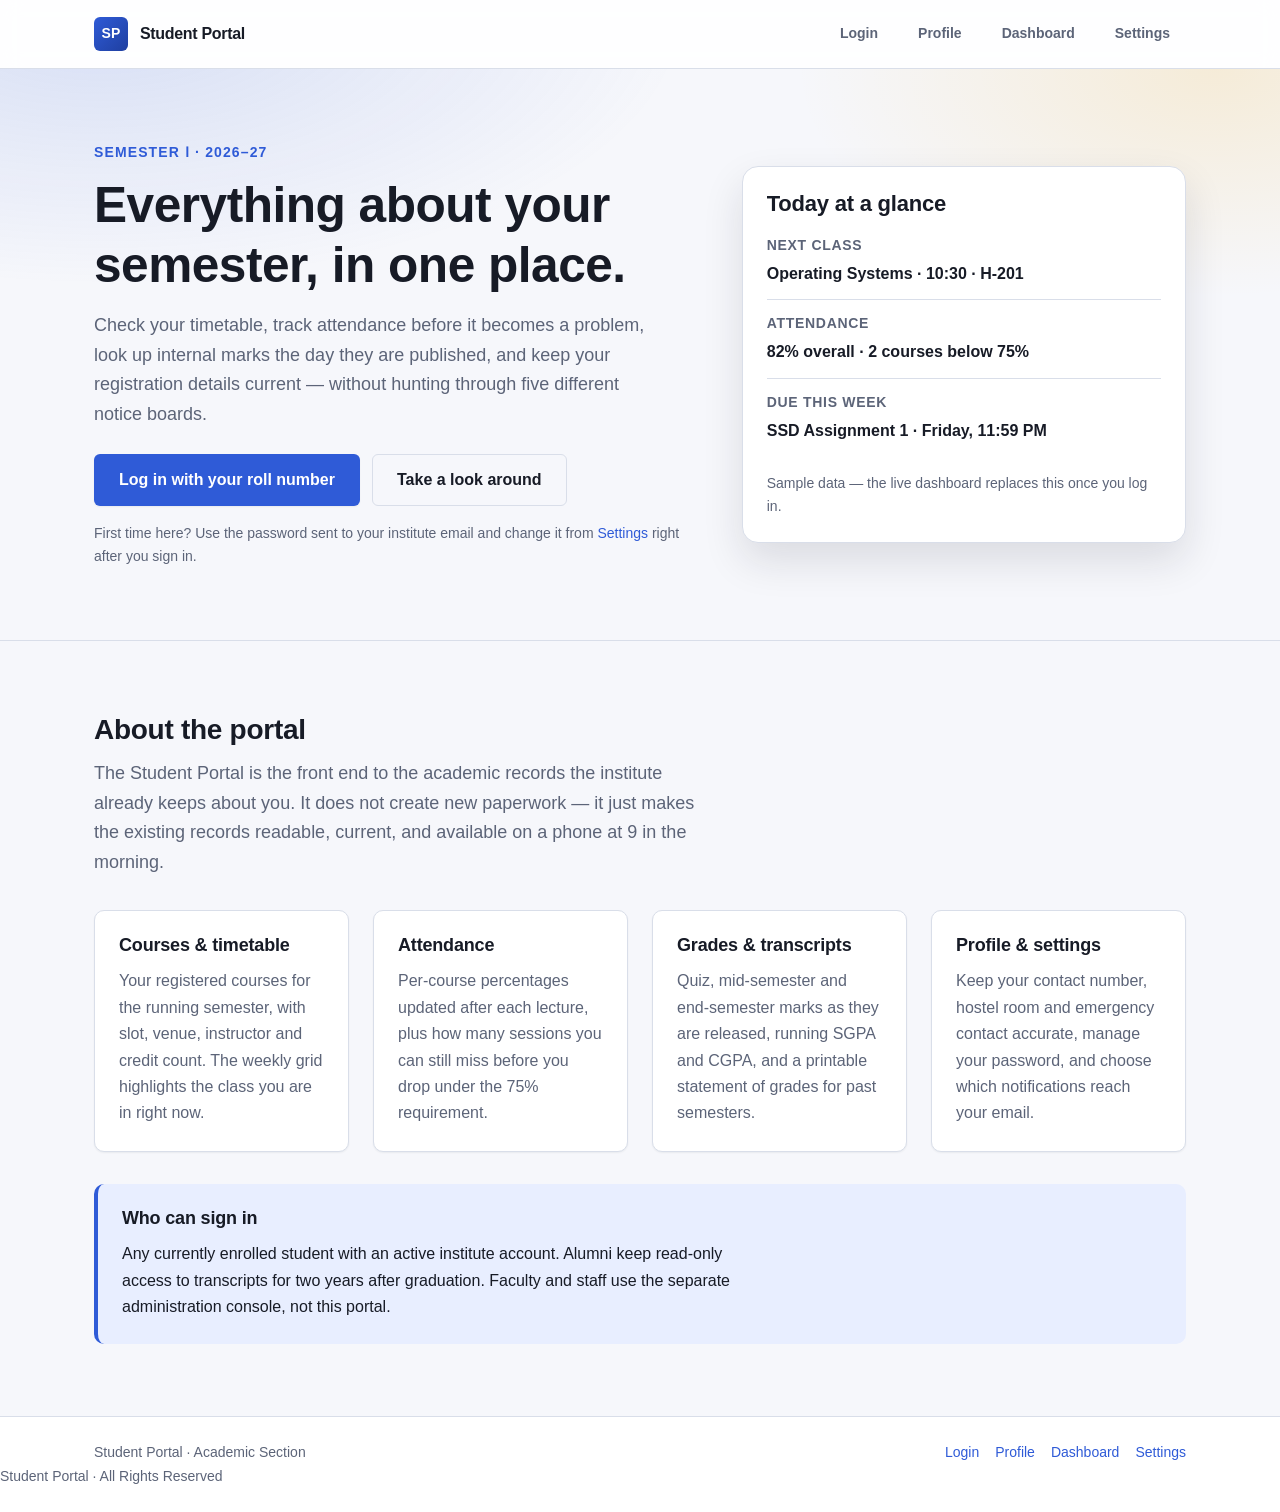
==== commit 2fad8a09: "Update footer note with rights reserved text" ====
--- a/index.html
+++ b/index.html
@@ -143,7 +143,7 @@
         </ul>
       </nav>
     </div>
-    <p class="footer-note">Student Portal · Est. 2026</p>
+    <p class="footer-note">Student Portal · All Rights Reserved</p>
   </footer>
 <!-- TODO: add campus events widget here -->
  <!-- Footer links verified -->
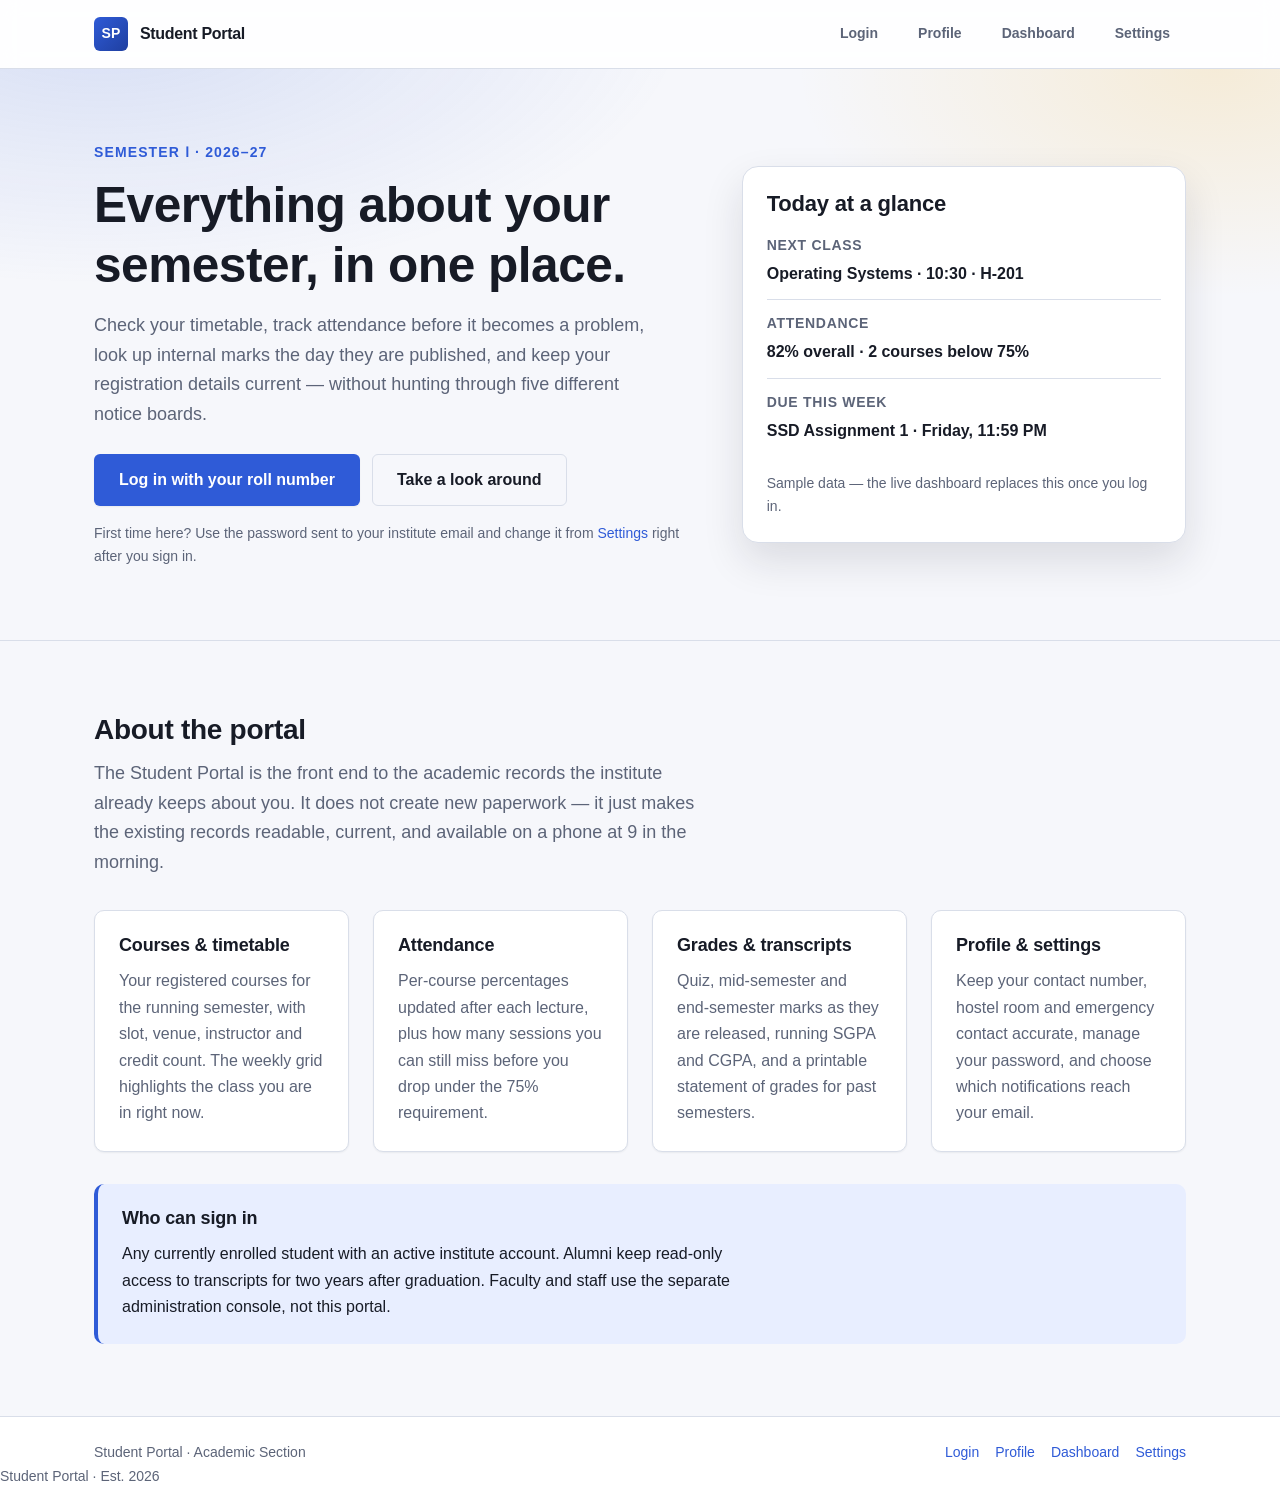
==== commit bfd68d4c: "Merge feature/footer-a: update footer note" ====
--- a/index.html
+++ b/index.html
@@ -143,7 +143,7 @@
         </ul>
       </nav>
     </div>
-    <p class="footer-note">Student Portal · All Rights Reserved</p>
+    <p class="footer-note">Student Portal · Est. 2026</p>
   </footer>
 <!-- TODO: add campus events widget here -->
  <!-- Footer links verified -->
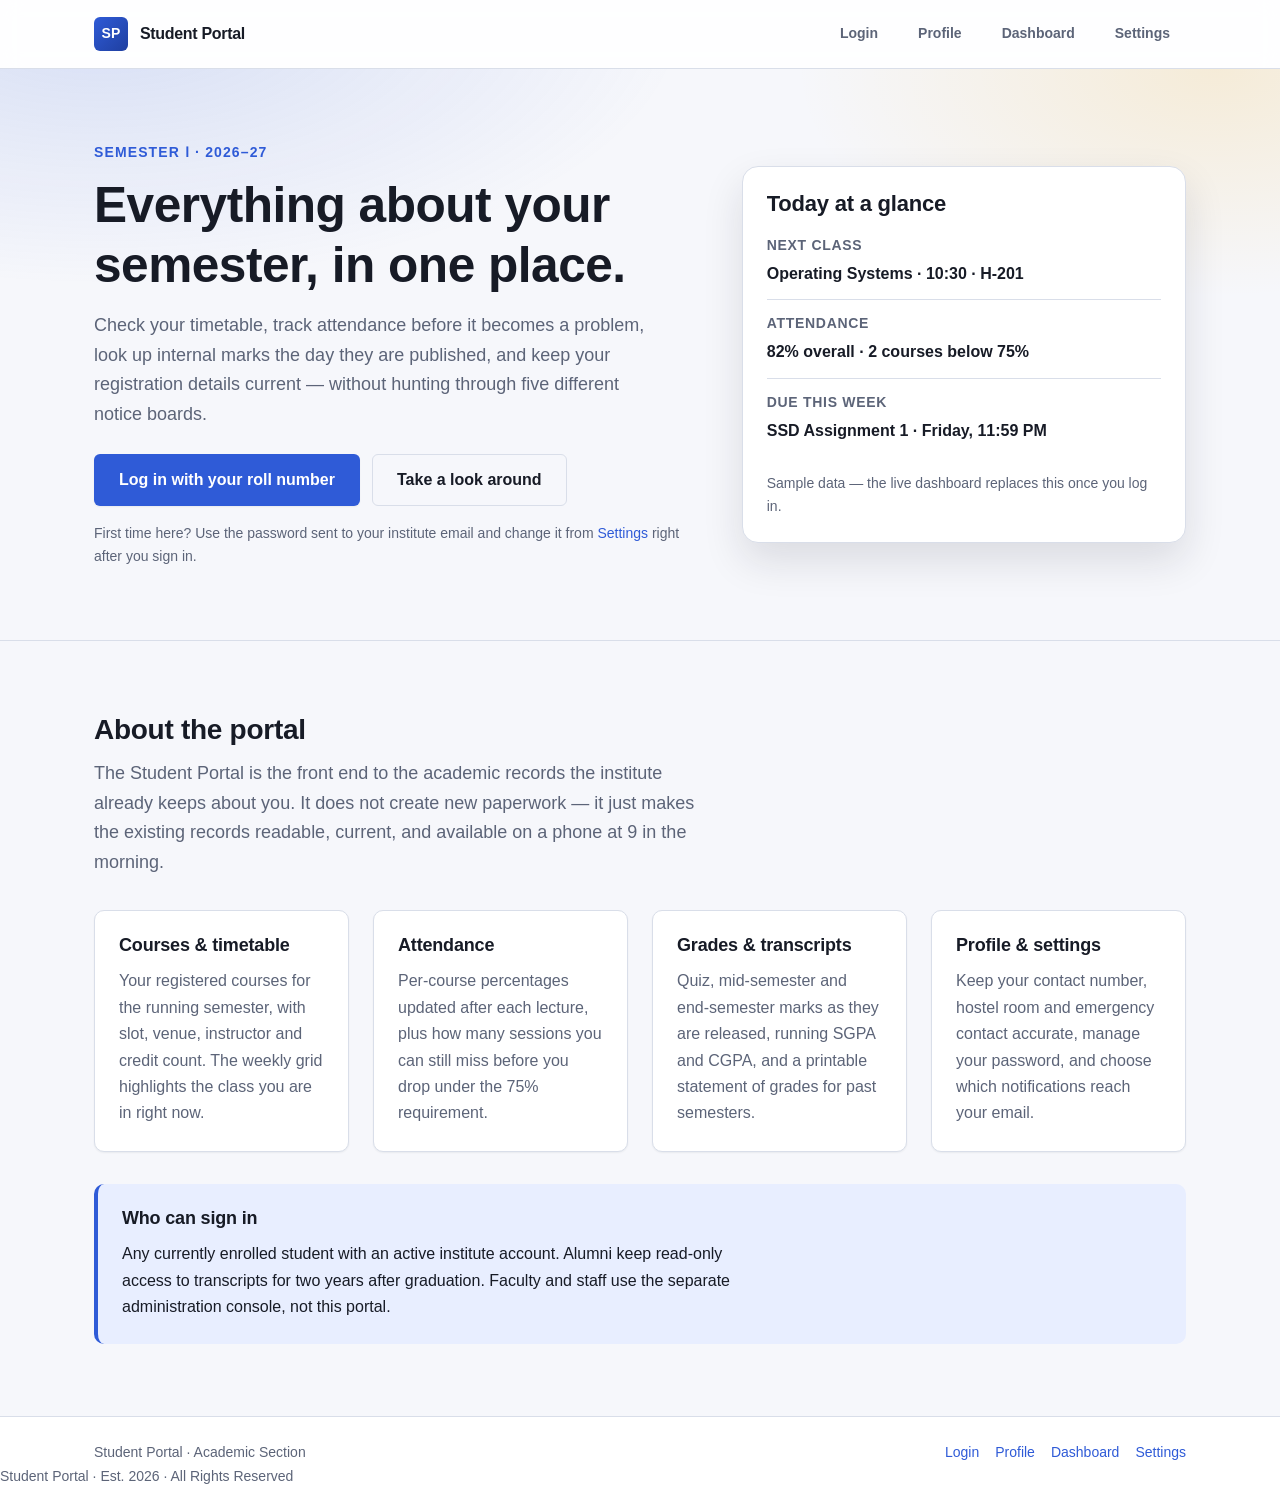
==== commit 7284d33f: "Resolve merge conflict in footer note between footer-a and footer-b" ====
--- a/index.html
+++ b/index.html
@@ -143,7 +143,8 @@
         </ul>
       </nav>
     </div>
-    <p class="footer-note">Student Portal · Est. 2026</p>
+
+   <p class="footer-note">Student Portal · Est. 2026 · All Rights Reserved</p>
   </footer>
 <!-- TODO: add campus events widget here -->
  <!-- Footer links verified -->
